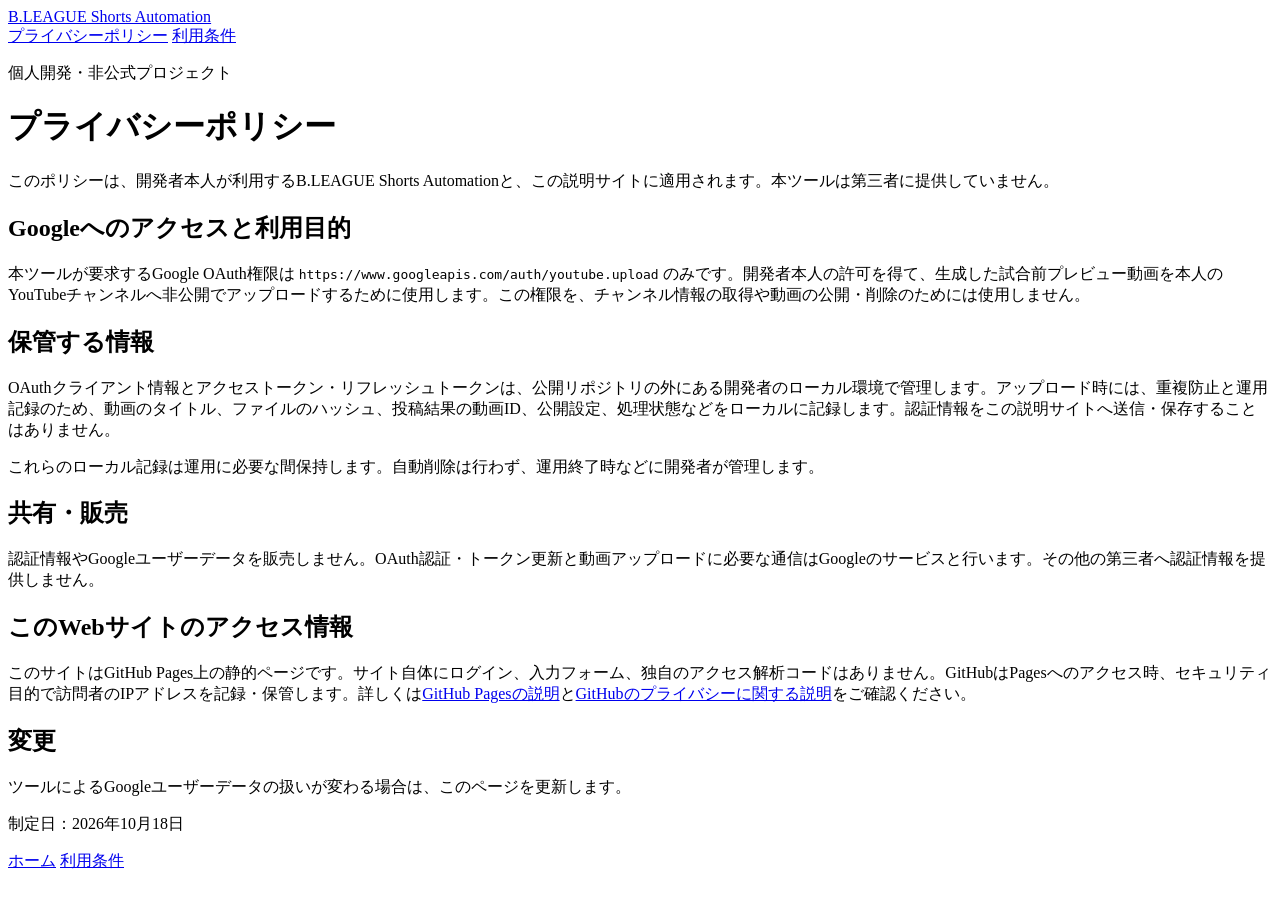
==== privacy.html @ 2beb83d6 "Add privacy.html for B.LEAGUE Shorts site" ====
<!doctype html>
<html lang="ja">
<head>
  <meta charset="utf-8">
  <meta name="viewport" content="width=device-width, initial-scale=1">
  <meta name="description" content="B.LEAGUE Shorts Automationのプライバシーポリシー。">
  <title>プライバシーポリシー | B.LEAGUE Shorts Automation</title>
  <link rel="stylesheet" href="style.css">
</head>
<body>
  <header class="site-header">
    <div class="wrap">
      <a class="brand" href="index.html">B.LEAGUE Shorts Automation</a>
      <nav aria-label="サイト内ナビゲーション">
        <a aria-current="page" href="privacy.html">プライバシーポリシー</a>
        <a href="terms.html">利用条件</a>
      </nav>
    </div>
  </header>
  <main class="wrap policy">
    <p class="eyebrow">個人開発・非公式プロジェクト</p>
    <h1>プライバシーポリシー</h1>
    <p>このポリシーは、開発者本人が利用するB.LEAGUE Shorts Automationと、この説明サイトに適用されます。本ツールは第三者に提供していません。</p>

    <h2>Googleへのアクセスと利用目的</h2>
    <p>本ツールが要求するGoogle OAuth権限は <code>https://www.googleapis.com/auth/youtube.upload</code> のみです。開発者本人の許可を得て、生成した試合前プレビュー動画を本人のYouTubeチャンネルへ非公開でアップロードするために使用します。この権限を、チャンネル情報の取得や動画の公開・削除のためには使用しません。</p>

    <h2>保管する情報</h2>
    <p>OAuthクライアント情報とアクセストークン・リフレッシュトークンは、公開リポジトリの外にある開発者のローカル環境で管理します。アップロード時には、重複防止と運用記録のため、動画のタイトル、ファイルのハッシュ、投稿結果の動画ID、公開設定、処理状態などをローカルに記録します。認証情報をこの説明サイトへ送信・保存することはありません。</p>
    <p>これらのローカル記録は運用に必要な間保持します。自動削除は行わず、運用終了時などに開発者が管理します。</p>

    <h2>共有・販売</h2>
    <p>認証情報やGoogleユーザーデータを販売しません。OAuth認証・トークン更新と動画アップロードに必要な通信はGoogleのサービスと行います。その他の第三者へ認証情報を提供しません。</p>

    <h2>このWebサイトのアクセス情報</h2>
    <p>このサイトはGitHub Pages上の静的ページです。サイト自体にログイン、入力フォーム、独自のアクセス解析コードはありません。GitHubはPagesへのアクセス時、セキュリティ目的で訪問者のIPアドレスを記録・保管します。詳しくは<a href="https://docs.github.com/en/pages/getting-started-with-github-pages/what-is-github-pages">GitHub Pagesの説明</a>と<a href="https://docs.github.com/en/site-policy/privacy-policies/github-privacy-statement">GitHubのプライバシーに関する説明</a>をご確認ください。</p>

    <h2>変更</h2>
    <p>ツールによるGoogleユーザーデータの扱いが変わる場合は、このページを更新します。</p>
    <p class="updated">制定日：2026年10月18日</p>
  </main>
  <footer class="wrap site-footer">
    <a href="index.html">ホーム</a>
    <a href="terms.html">利用条件</a>
  </footer>
</body>
</html>
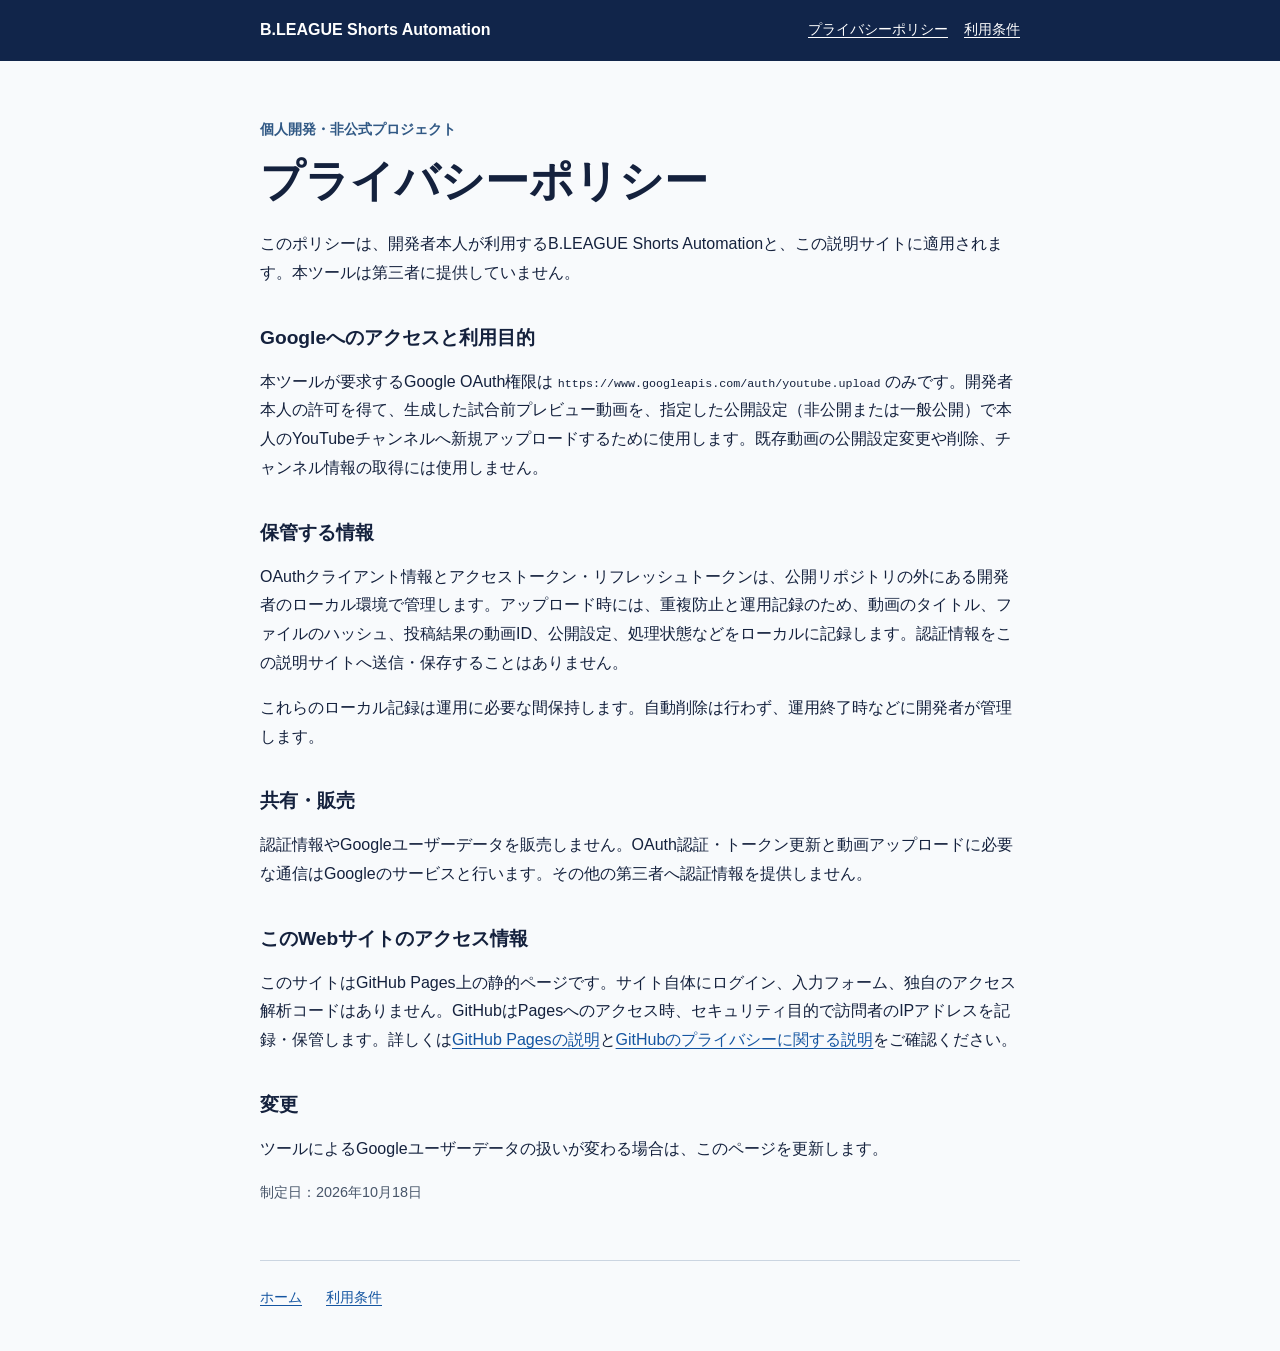
==== commit 9fe3c390: "Clarify public or private YouTube upload mode" ====
--- a/privacy.html
+++ b/privacy.html
@@ -23,7 +23,7 @@
     <p>このポリシーは、開発者本人が利用するB.LEAGUE Shorts Automationと、この説明サイトに適用されます。本ツールは第三者に提供していません。</p>
 
     <h2>Googleへのアクセスと利用目的</h2>
-    <p>本ツールが要求するGoogle OAuth権限は <code>https://www.googleapis.com/auth/youtube.upload</code> のみです。開発者本人の許可を得て、生成した試合前プレビュー動画を本人のYouTubeチャンネルへ非公開でアップロードするために使用します。この権限を、チャンネル情報の取得や動画の公開・削除のためには使用しません。</p>
+    <p>本ツールが要求するGoogle OAuth権限は <code>https://www.googleapis.com/auth/youtube.upload</code> のみです。開発者本人の許可を得て、生成した試合前プレビュー動画を、指定した公開設定（非公開または一般公開）で本人のYouTubeチャンネルへ新規アップロードするために使用します。既存動画の公開設定変更や削除、チャンネル情報の取得には使用しません。</p>
 
     <h2>保管する情報</h2>
     <p>OAuthクライアント情報とアクセストークン・リフレッシュトークンは、公開リポジトリの外にある開発者のローカル環境で管理します。アップロード時には、重複防止と運用記録のため、動画のタイトル、ファイルのハッシュ、投稿結果の動画ID、公開設定、処理状態などをローカルに記録します。認証情報をこの説明サイトへ送信・保存することはありません。</p>
--- a/style.css
+++ b/style.css
@@ -0,0 +1,21 @@
+:root { color-scheme: light; font-family: -apple-system, BlinkMacSystemFont, "Hiragino Kaku Gothic ProN", "Noto Sans JP", sans-serif; line-height: 1.8; color: #14213d; background: #f8fafc; }
+* { box-sizing: border-box; }
+body { margin: 0; }
+.wrap { width: min(100% - 2.5rem, 760px); margin-inline: auto; }
+.site-header { background: #11254a; color: white; }
+.site-header .wrap { display: flex; justify-content: space-between; align-items: center; gap: 1rem; padding-block: 1rem; }
+.site-header a { color: white; }
+.brand { font-weight: 700; text-decoration: none; }
+nav { display: flex; flex-wrap: wrap; gap: .5rem 1rem; font-size: .9rem; }
+main { padding-block: 3.5rem 2.5rem; }
+.eyebrow { margin: 0 0 .5rem; color: #315985; font-size: .9rem; font-weight: 700; }
+h1 { margin: 0 0 1.25rem; font-size: clamp(1.8rem, 5vw, 2.75rem); line-height: 1.35; }
+.lead { font-size: 1.08rem; }
+section, .policy h2 { margin-top: 2.25rem; }
+h2 { font-size: 1.2rem; line-height: 1.45; }
+a { color: #1455a1; text-underline-offset: .18em; }
+a:focus-visible { outline: 3px solid #f4ad35; outline-offset: 3px; }
+code { overflow-wrap: anywhere; font-size: .9em; }
+.site-footer { display: flex; gap: 1.5rem; border-top: 1px solid #cbd5e1; padding-block: 1.5rem 2.5rem; font-size: .9rem; }
+.updated { color: #475569; font-size: .9rem; }
+@media (max-width: 600px) { .site-header .wrap { align-items: flex-start; flex-direction: column; } main { padding-top: 2.5rem; } }
